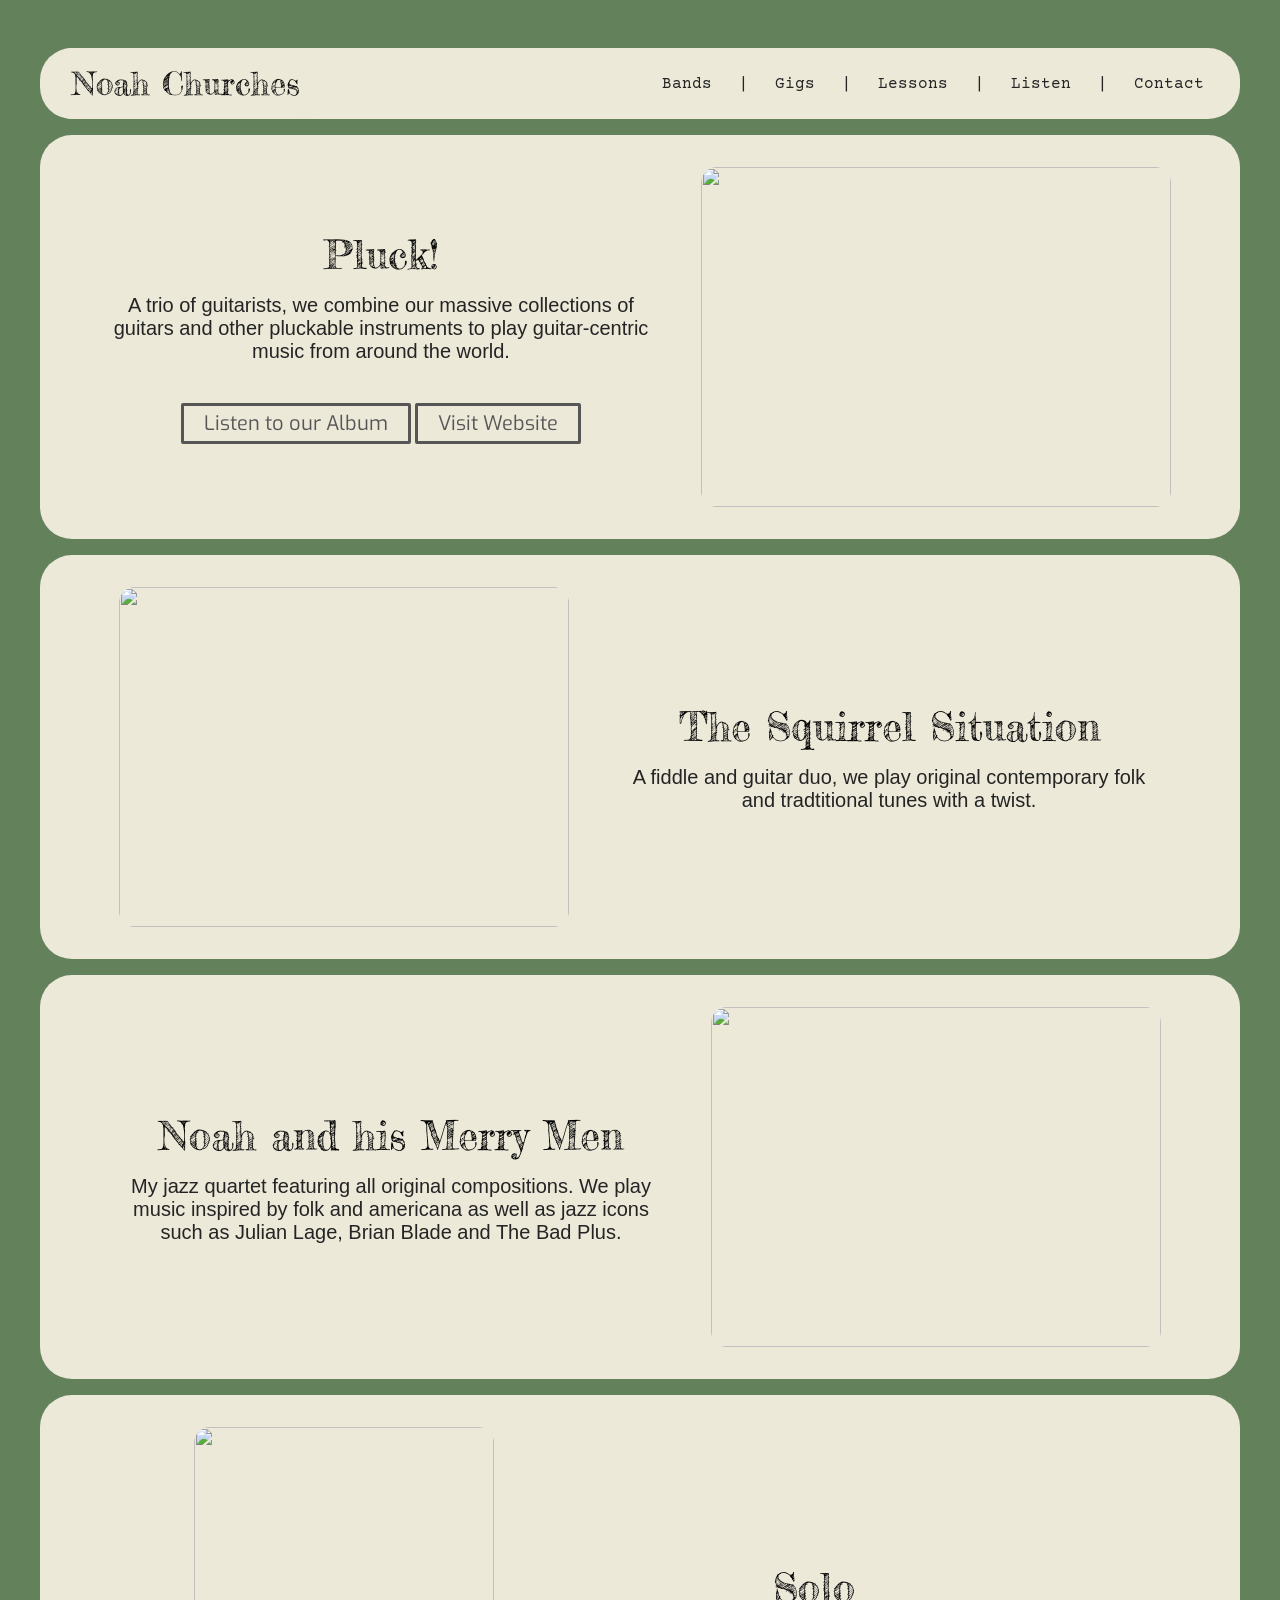
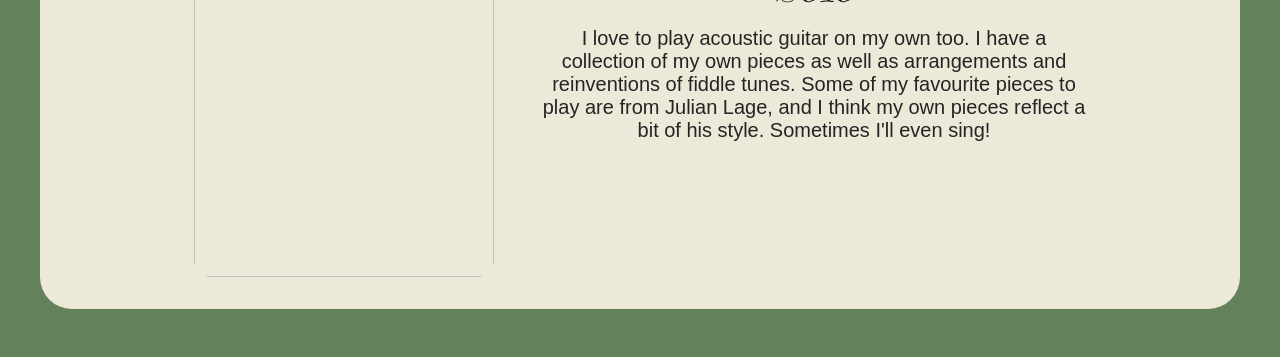
==== Bands.html @ 43b70330 "Add files via upload" ====
<!DOCTYPE html>
<html lang="en">
<head>
    <meta charset="UTF-8">
    <meta name="viewport" content="width=device-width, initial-scale=1.0">
    <title>Noah Churches</title>
    <link rel="stylesheet" href="style.css">
</head>
<body style="background-image: url(images/background-halfdome.jpg);">
    <header>
        <nav>
            <ul>
                <li><a class="home-button" href="index.html">Noah Churches</a></li>
                <li><a class="header-button" href="Bands.html">Bands</a></li>
                <a class="spacer">|</a>
                <li><a class="header-button" href="Gigs.html">Gigs</a></li>
                <a class="spacer">|</a>
                <li><a class="header-button" href="Lessons.html">Lessons</a></li>
                <a class="spacer">|</a>
                <li><a class="header-button" href="Listen.html">Listen</a></li>
                <a class="spacer">|</a>
                <li><a class="header-button" href="Contact.html">Contact</a></li>
                <div class="dropdown">
                    <img class="dropdown-icon" height=32px width=32px src="images/menu icon.png">
                    <div class="dropdown-content">
                        <a href="Bands.html">Bands</a>
                        <a href="Gigs.html">Gigs</a>
                        <a href="Lessons.html">Lessons</a>
                        <a href="Listen.html">Listen</a>
                        <a href="Contact.html">Contact</a>
                    </div>
                </div>
            </ul>
        </nav>
    </header>

    <section>
        <div class="flex-container">
            <div class="text-container">
                <h2>Pluck!</h2>
                <p>A trio of guitarists, we combine our massive collections of guitars and other pluckable instruments to play guitar-centric music from around the world.</p>
                <div style="text-align: center;">
                    <a style="margin: 2em 0 0 0;" href="https://pluckmusic.bandcamp.com/album/visitors" target="_blank" class="cta-button">Listen to our Album</a>
                    <a style="margin: 2em 0 0 0;" href="https://pluckmusic.bandcamp.com/album/visitors" target="_blank" class="cta-button secondary">Visit Website</a>
                </div>
            </div>
            <img height=340px width=470px src="images/Pluck.jpg">
        </div>
    </section>
    
    <section>
        <div class="flex-container-reverse">
            <img height=340px width=450px src="images/TSS.jpeg">
            <div class="text-container">
                <h2>The Squirrel Situation</h2>
                <p>A fiddle and guitar duo, we play original contemporary folk and tradtitional tunes with a twist.</p>
            </div>
        </div>
    </section>

    <section>
        <div class="flex-container">
            <div class="text-container">
                <h2>Noah and his Merry Men</h2>
                <p>My jazz quartet featuring all original compositions. We play music inspired by folk and americana as well as jazz icons such as Julian Lage, Brian Blade and The Bad Plus.</p>
            </div>
            <img height=340px width=450px src="images/Noah and his Merry Men2.jpg">
        </div>
    </section>

    <section>
        <div class="flex-container-reverse">
            <img height=450px width=300px src="images/Solo.jpg">
            <div class="text-container">
                <h2>Solo</h2>
                <p>I love to play acoustic guitar on my own too. I have a collection of my own pieces as well as arrangements and reinventions of fiddle tunes. Some of my favourite pieces to play are from Julian Lage, and I think my own pieces reflect a bit of his style. Sometimes I'll even sing!</p>
            </div>
        </div>
    </section>
</body>
<!--"This is how you write a comment"-->
---- style.css ----
@import url('https://fonts.googleapis.com/css2?family=Courier+Prime:ital,wght@0,400;0,700;1,400;1,700&family=Exo:ital,wght@0,100..900;1,100..900&family=Fredericka+the+Great&family=Merriweather:ital,opsz,wght@0,18..144,300..900;1,18..144,300..900&family=Poppins:ital,wght@0,100;0,200;0,300;0,400;0,500;0,600;0,700;0,800;0,900;1,100;1,200;1,300;1,400;1,500;1,600;1,700;1,800;1,900&display=swap');

:root {
    --base-colour: #63815b;
    --text-colour: #242424;
    --heading-colour: #000000;
    --hover-colour: #3d0202;
    --colour-1: #ece9d9;
    --color-2:#f3f1e7;
    --button-color: #d1843c;
    --button-color-hover: #e79141;
}

* {
    margin: 0;
    padding: 0;
    box-sizing: border-box;
}

html {
    font-family: Merriweather;
    color: var(--text-colour);
}

body {
    padding: 2em;
    background-color: var(--base-colour);
    background-image: url('images/background-yosemite.jpg');
    
}

h1, h2, h3 {
    font-family: Fredericka the Great, Merriweather;
    color: var(--heading-colour);
    font-weight: normal;
    font-size: 2.5rem;
}

nav {
    margin: 1em auto 1em auto;
    width: min(1300px, 100%);
}

nav ul {
    display: flex;
    align-items: center;
    list-style-type: none;
    gap: 0.5em;
}

nav li:first-child {
    margin-right: auto;
    font-family: Fredericka the Great, Merriweather, Poppins;
    font-weight: normal;
    color: var(--heading-colour);
    padding: 0.5em 0.5em;
    background-color: var(--colour-1);
    border-radius: 0.5em;
    font-size: 2rem;
}

.home-button {
    text-decoration: none;
    color: var(--heading-colour);
}

.header-button {
    display: inline-block;
    color: var(--text-colour);
    background-color: var(--colour-1);
    border-radius: 0.5em;
    padding: .75em 1.25em;
    font-weight: normal;
    text-decoration: none;
    text-align: center;
    font-family: 'Courier Prime';
}

.header-button:hover {
    display: inline-block;
    color: var(--hover-colour);
    background-color: #ce00000c;
    border-radius: 0.5em;
    padding: .75em 1.25em;
    font-weight: normal;
    text-decoration: none;
}

header {
    margin: 1em auto;
    width: min(75em, 100%);
    background-color: var(--colour-1);
    padding: 0 1em 0 1em;
    border-radius: 2em;
}

section {
    margin: 1em auto;
    width: min(75em, 100%);
    background-color: var(--colour-1);
    padding: min(2em,15%);
    border-radius: 2em;
}

.flex-container {
    display: flex;
    justify-content: center;
    align-items: center;
    flex-wrap: wrap;
    gap: 3em;
}

.flex-container-reverse {
    display: flex;
    justify-content: center;
    align-items: center;
    flex-wrap: wrap-reverse;
    gap: 3em;
}

section img {
    max-width: 100%;
    border-radius: 1em;
    object-fit: cover;
    object-position: center;
}

.text-container {
    flex: 0 1 34em;
    text-align: center;
    font-family:'Gill Sans', 'Gill Sans MT', Calibri, 'Trebuchet MS', sans-serif;
}

.text-container p {
    margin: .75em 0 0em 0;
    font-size: 1.25rem;
}

.text-container a {
    margin: .75em 0 0em 0;
    font-size: 1.25rem;
    justify-content: center;
    align-content: center;
}

h1 {
    font-size: 2.5rem;
}

.cta-button {
    font-size: 1rem;
    text-decoration: none;
    color: #575656;
    font-family: Exo;
    border-style: solid;
    border-radius: 0.1em;
    padding: .2em 1em;
    justify-self: center;
    margin: 0.7em;
    display: inline-block;
}

.cta-button:hover {
        scale: 102%;
    background-color: #2c00001f;
    color: var(--hover-colour);
}

.gig {
    font-family: Courier Prime;
    margin: 3em;
}

.gig a {
    display: inline-block;
    margin: .2em;
    font-size: 1.5rem;
}

/* style the date of the gig */
.gig a:first-child {
    text-decoration: underline;
}

.gig .ticket-link {
    font-size: 1.2rem;
    text-decoration: none;
    color: #575656;
    font-family: Exo;
    border-style: solid;
    border-width: .15em;
    border-radius: 0.1em;
    padding: .2em 1.5em;
    justify-self: center;
    margin: 0.7em;
}

.ticket-link:hover {
    scale: 102%;
    background-color: #2c00001f;
    color: var(--hover-colour);
}

.past-gig {
    margin: 1em 0 0 0;
    font-family: Courier Prime;
    text-align: left;
    justify-content: left;
}

.past-gig a {
    margin: 0;
    display: block;
    padding: 0;
}

.past-gig .ticket-link {
    display: none;
}

.social-icon {
    margin: 1.3em .4em;
}

.social-icon:hover {
    scale: 1.1;
}

/* The container <div> - needed to position the dropdown content */
.dropdown {
  display: none;
}

@media(max-width:884px) {
    .header-button, .spacer {
        display: none;
    }

    .dropdown {
        position: relative;
        display: inline-block;
    }
    .dropdown-icon {
        margin: 0 20px 0 0;
    }
    
    /* Dropdown Content (Hidden by Default) */
    .dropdown-content {
    display: none;
    position: absolute;
    right: 0px;
    background-color: #f1f1f1;
    min-width: 120px;
    box-shadow: 0px 8px 16px 0px rgba(0,0,0,0.2);
    z-index: 1;
    }

    /* Links inside the dropdown */
    .dropdown-content a {
    color: black;
    padding: 12px 16px;
    text-decoration: none;
    display: block;
    text-align: center;
    }

    /* Change color of dropdown links on hover */
    .dropdown-content a:hover {background-color: #ddd;}

    /* Show the dropdown menu on hover */
    .dropdown:hover .dropdown-content {display: block;}
}
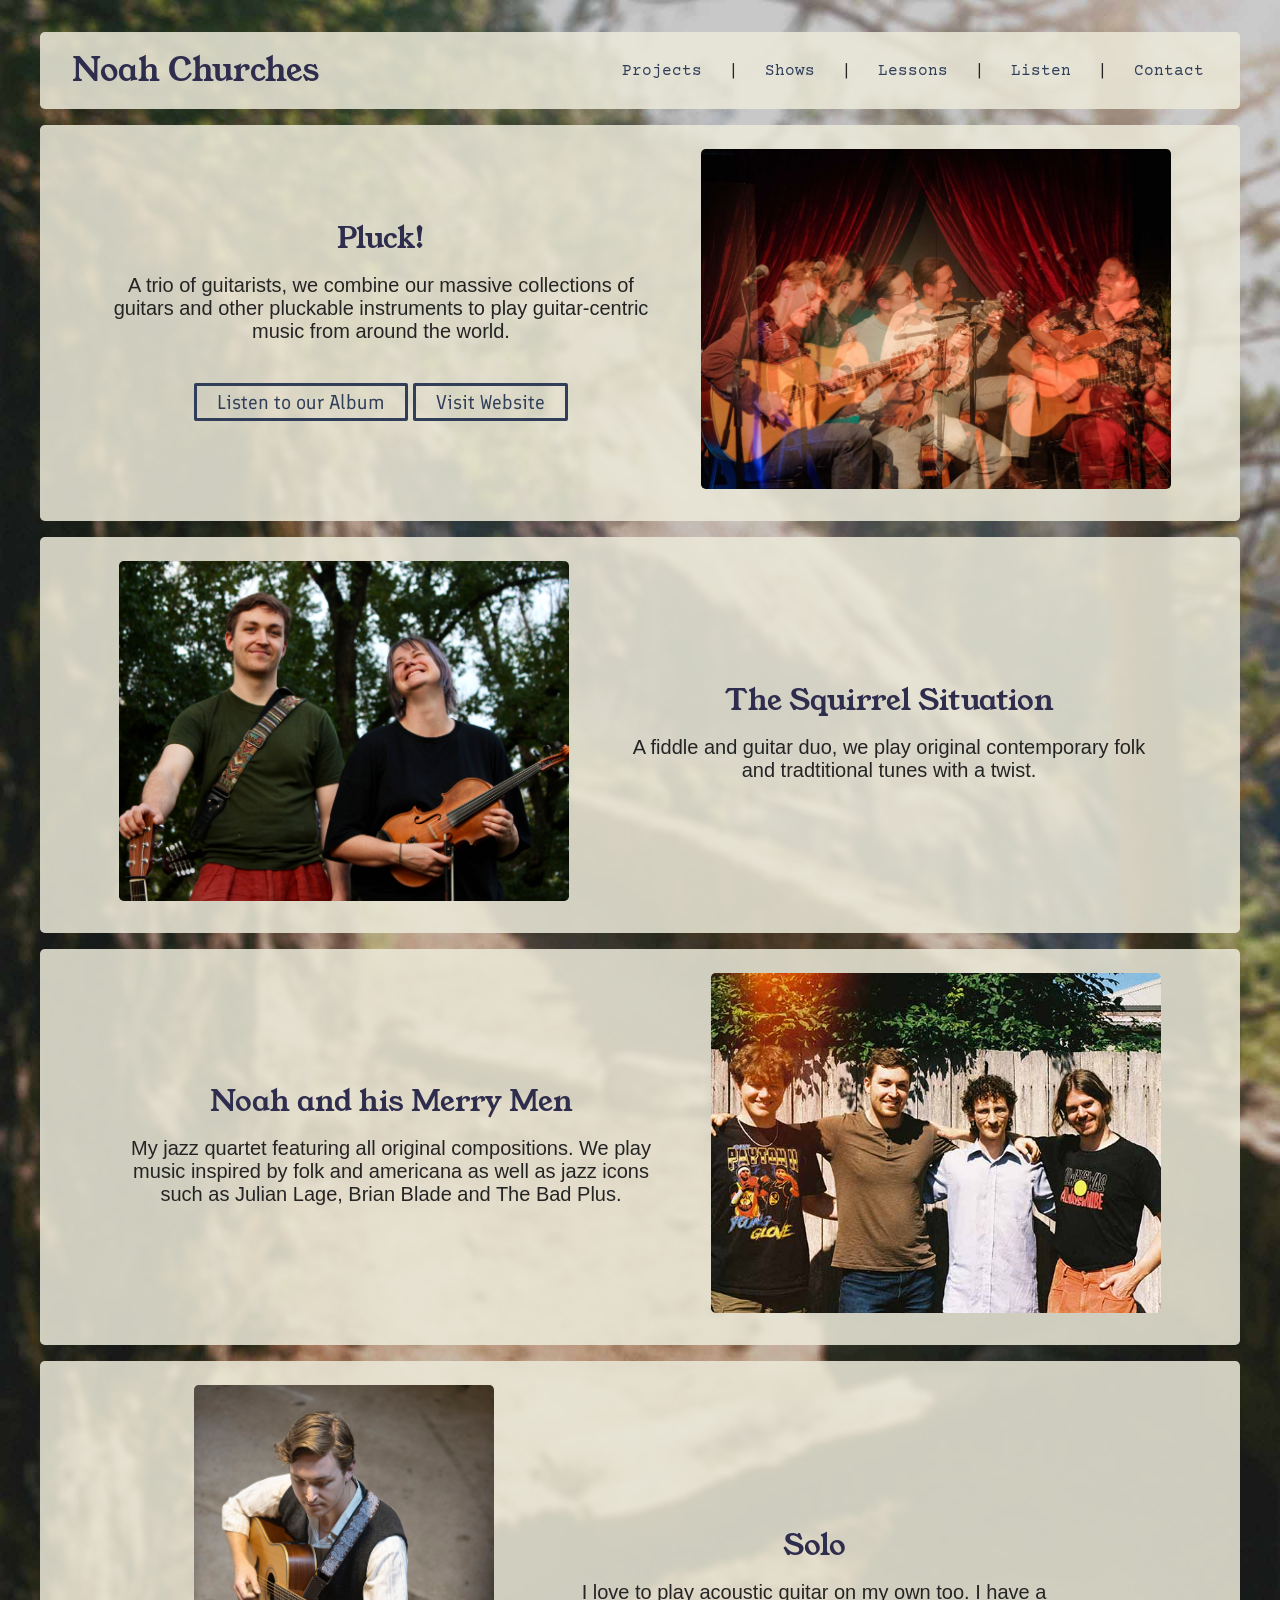
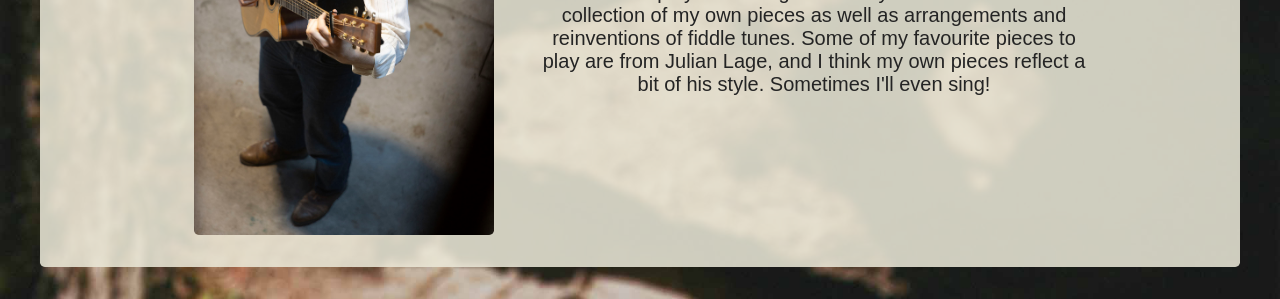
==== commit 0d8c31e0: "Update Entire Website by Reuploading FIles" ====
--- a/Bands.html
+++ b/Bands.html
@@ -6,14 +6,14 @@
     <title>Noah Churches</title>
     <link rel="stylesheet" href="style.css">
 </head>
-<body style="background-image: url(images/background-halfdome.jpg);">
+<body style="background-image: url(images/background-walkway.jpg);">
     <header>
         <nav>
             <ul>
                 <li><a class="home-button" href="index.html">Noah Churches</a></li>
-                <li><a class="header-button" href="Bands.html">Bands</a></li>
+                <li><a class="header-button" href="Bands.html">Projects</a></li>
                 <a class="spacer">|</a>
-                <li><a class="header-button" href="Gigs.html">Gigs</a></li>
+                <li><a class="header-button" href="Gigs.html">Shows</a></li>
                 <a class="spacer">|</a>
                 <li><a class="header-button" href="Lessons.html">Lessons</a></li>
                 <a class="spacer">|</a>
@@ -23,8 +23,8 @@
                 <div class="dropdown">
                     <img class="dropdown-icon" height=32px width=32px src="images/menu icon.png">
                     <div class="dropdown-content">
-                        <a href="Bands.html">Bands</a>
-                        <a href="Gigs.html">Gigs</a>
+                        <a href="Bands.html">Projects</a>
+                        <a href="Gigs.html">Shows</a>
                         <a href="Lessons.html">Lessons</a>
                         <a href="Listen.html">Listen</a>
                         <a href="Contact.html">Contact</a>
--- a/style.css
+++ b/style.css
@@ -1,14 +1,16 @@
-@import url('https://fonts.googleapis.com/css2?family=Courier+Prime:ital,wght@0,400;0,700;1,400;1,700&family=Exo:ital,wght@0,100..900;1,100..900&family=Fredericka+the+Great&family=Merriweather:ital,opsz,wght@0,18..144,300..900;1,18..144,300..900&family=Poppins:ital,wght@0,100;0,200;0,300;0,400;0,500;0,600;0,700;0,800;0,900;1,100;1,200;1,300;1,400;1,500;1,600;1,700;1,800;1,900&display=swap');
+@import url('https://fonts.googleapis.com/css2?family=Courier+Prime:ital,wght@0,400;0,700;1,400;1,700&family=Exo:ital,wght@0,100..900;1,100..900&family=Finlandica:ital,wght@0,400..700;1,400..700&family=Fredericka+the+Great&family=Limelight&family=Merriweather:ital,opsz,wght@0,18..144,300..900;1,18..144,300..900&family=Poppins:ital,wght@0,100;0,200;0,300;0,400;0,500;0,600;0,700;0,800;0,900;1,100;1,200;1,300;1,400;1,500;1,600;1,700;1,800;1,900&family=Rye&family=Sancreek&family=Young+Serif&display=swap');
+
 
 :root {
     --base-colour: #63815b;
     --text-colour: #242424;
-    --heading-colour: #000000;
-    --hover-colour: #3d0202;
-    --colour-1: #ece9d9;
+    --heading-colour: #2f2d4d;
+    --colour-1: #ece9d9dc;
     --color-2:#f3f1e7;
-    --button-color: #d1843c;
-    --button-color-hover: #e79141;
+    --button-color: #303e5a;
+    --button-color-hover: #303e5a;
+    --button-background-colour-hover: #ce795211;
+    --roundness: .3em;
 }
 
 * {
@@ -23,17 +25,18 @@
 }
 
 body {
-    padding: 2em;
+    padding: 1em min(2em, 3%);
     background-color: var(--base-colour);
     background-image: url('images/background-yosemite.jpg');
+    background-size: 100% auto;
     
 }
 
 h1, h2, h3 {
-    font-family: Fredericka the Great, Merriweather;
+    font-family: Young Serif, Limelight, Merriweather;
     color: var(--heading-colour);
     font-weight: normal;
-    font-size: 2.5rem;
+    font-size: 1.8rem;
 }
 
 nav {
@@ -50,11 +53,10 @@
 
 nav li:first-child {
     margin-right: auto;
-    font-family: Fredericka the Great, Merriweather, Poppins;
+    font-family: Young Serif, Limelight, Fredericka the Great, Merriweather, Poppins;
     font-weight: normal;
     color: var(--heading-colour);
     padding: 0.5em 0.5em;
-    background-color: var(--colour-1);
     border-radius: 0.5em;
     font-size: 2rem;
 }
@@ -66,8 +68,7 @@
 
 .header-button {
     display: inline-block;
-    color: var(--text-colour);
-    background-color: var(--colour-1);
+    color: var(--button-color);
     border-radius: 0.5em;
     padding: .75em 1.25em;
     font-weight: normal;
@@ -78,8 +79,8 @@
 
 .header-button:hover {
     display: inline-block;
-    color: var(--hover-colour);
-    background-color: #ce00000c;
+    color: var(--button-color-hover);
+    background-color: var(--button-background-colour-hover);
     border-radius: 0.5em;
     padding: .75em 1.25em;
     font-weight: normal;
@@ -87,19 +88,19 @@
 }
 
 header {
-    margin: 1em auto;
+    margin: 0em auto;
     width: min(75em, 100%);
     background-color: var(--colour-1);
     padding: 0 1em 0 1em;
-    border-radius: 2em;
+    border-radius: var(--roundness);
 }
 
 section {
     margin: 1em auto;
     width: min(75em, 100%);
     background-color: var(--colour-1);
-    padding: min(2em,15%);
-    border-radius: 2em;
+    padding: 1.5em min(2em, 3%) min(2em, 3%);
+    border-radius: var(--roundness);
 }
 
 .flex-container {
@@ -120,7 +121,7 @@
 
 section img {
     max-width: 100%;
-    border-radius: 1em;
+    border-radius: var(--roundness);
     object-fit: cover;
     object-position: center;
 }
@@ -143,15 +144,11 @@
     align-content: center;
 }
 
-h1 {
-    font-size: 2.5rem;
-}
-
 .cta-button {
+    color: var(--button-color);
     font-size: 1rem;
     text-decoration: none;
-    color: #575656;
-    font-family: Exo;
+    font-family: Finlandica, Exo;
     border-style: solid;
     border-radius: 0.1em;
     padding: .2em 1em;
@@ -161,9 +158,9 @@
 }
 
 .cta-button:hover {
-        scale: 102%;
-    background-color: #2c00001f;
-    color: var(--hover-colour);
+    scale: 102%;
+    background-color: var(--button-background-colour-hover);
+    color: var(--button-color-hover);
 }
 
 .gig {
@@ -172,7 +169,7 @@
 }
 
 .gig a {
-    display: inline-block;
+    display: block;
     margin: .2em;
     font-size: 1.5rem;
 }
@@ -186,7 +183,7 @@
     font-size: 1.2rem;
     text-decoration: none;
     color: #575656;
-    font-family: Exo;
+    font-family: Finlandica, Courier Prime, Courier New, exo;
     border-style: solid;
     border-width: .15em;
     border-radius: 0.1em;
@@ -197,12 +194,12 @@
 
 .ticket-link:hover {
     scale: 102%;
-    background-color: #2c00001f;
-    color: var(--hover-colour);
+    background-color: var(--button-background-colour-hover);
+    color: var(--button-color-hover);
 }
 
 .past-gig {
-    margin: 1em 0 0 0;
+    margin: 1em 0.5em 0.5em;
     font-family: Courier Prime;
     text-align: left;
     justify-content: left;
